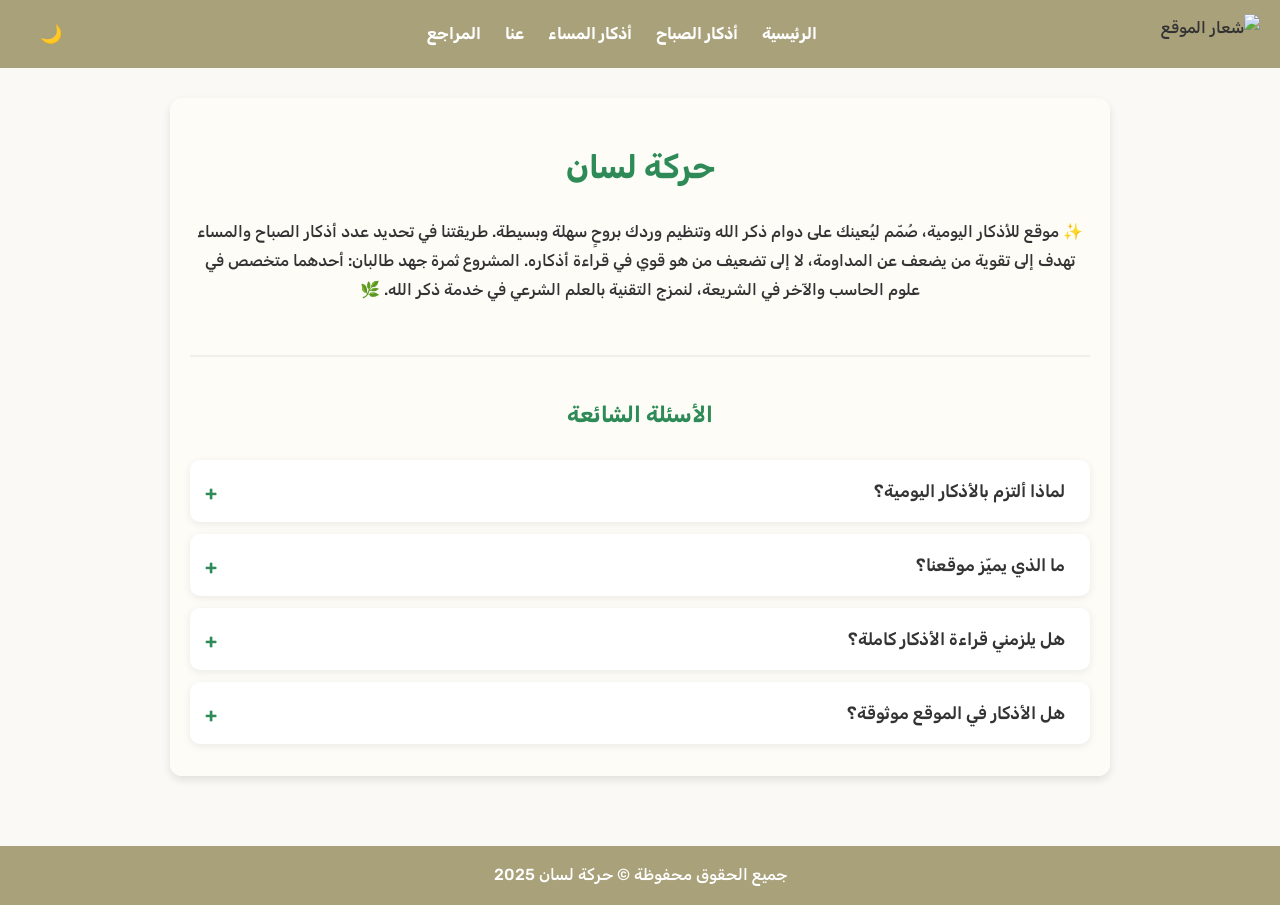
==== index.html @ 0dd0c420 "Add files via upload" ====
<!doctype html>
<html lang="ar" dir="rtl">
  <head>
    <meta charset="UTF-8" />
    <title>حركة لسان | الرئيسية</title>
    <meta name="viewport" content="width=device-width, initial-scale=1.0" />
    <link rel="stylesheet" href="style.css" />
    <link rel="preconnect" href="https://fonts.googleapis.com" />
    <link rel="preconnect" href="https://fonts.gstatic.com" crossorigin />
    <link
      href="https://fonts.googleapis.com/css2?family=Amiri:ital,wght@0,400;0,700;1,400;1,700&family=Noto+Naskh+Arabic:wght@400..700&family=Rubik:ital,wght@0,300..900;1,300..900&display=swap"
      rel="stylesheet"
    />
  </head>

  <body>
    <header>
      <img src="imgs/7L_logo.png" alt="شعار الموقع" />
      <nav>
        <a href="index.html">الرئيسية</a>
        <a href="morning.html">أذكار الصباح</a>
        <a href="evening.html">أذكار المساء</a>
        <a href="about.html">عنا</a>
        <a href="refs.html">المراجع</a>
      </nav>
      <button class="dark-toggle" onclick="toggleDark()">🌙</button>
    </header>

    <!-- Main container -->
    <div class="container" id="content">
      <h1>حركة لسان</h1>
      <p style="text-align: center">
        ✨ موقع للأذكار اليومية، صُمّم ليُعينك على دوام ذكر الله وتنظيم وردك
        بروحٍ سهلة وبسيطة. طريقتنا في تحديد عدد أذكار الصباح والمساء تهدف إلى
        تقوية من يضعف عن المداومة، لا إلى تضعيف من هو قوي في قراءة أذكاره.
        المشروع ثمرة جهد طالبان: أحدهما متخصص في علوم الحاسب والآخر في الشريعة،
        لنمزج التقنية بالعلم الشرعي في خدمة ذكر الله. 🌿
      </p>

      <!-- FAQ Section -->
      <div class="faq">
        <h2>الأسئلة الشائعة</h2>

        <div class="faq-item">
          <button class="faq-question">لماذا ألتزم بالأذكار اليومية؟</button>
          <div class="faq-answer">
            <p>
              الأذكار حماية للنفس, وطمأنينة للقلب، وزيادة للبركة في اليوم,
              وللتقرب إلى الله عز وجل.
            </p>
          </div>
        </div>

        <div class="faq-item">
          <button class="faq-question">ما الذي يميّز موقعنا؟</button>
          <div class="faq-answer">
            <p>
              يتميّز بتوضيح فضائل الأذكار؛ ليتحفّز القارئ على قراءة الذكر ويقطع
              الفتور, كما يوفر مجموعات مرنة مقسمة حسب طاقة القارئ ووقته, وهذا
              مما يساعد القارئ بمداومته على قراءة الأذكار.
            </p>
          </div>
        </div>

        <div class="faq-item">
          <button class="faq-question">هل يلزمني قراءة الأذكار كاملة؟</button>
          <div class="faq-answer">
            <p>
              لا يلزمك, ويكفي أن تقرأ ولو ذكر واحد حسب الاستطاعة فالمهم هو
              المداومة على قراءة الأذكار.
            </p>
          </div>
        </div>

        <div class="faq-item">
          <button class="faq-question">هل الأذكار في الموقع موثوقة؟</button>
          <div class="faq-answer">
            <p>
              نعم، جميع الأذكار مستندة إلى مصادر صحيحة وموثوقة مذكورة في قسم
              المراجع.
            </p>
          </div>
        </div>
      </div>
    </div>

    <!-- Footer -->
    <footer>جميع الحقوق محفوظة © حركة لسان 2025</footer>

    <script>
      function toggleDark() {
        document.body.classList.toggle("dark-mode");
      }

      // FAQ accordion
      document.querySelectorAll(".faq-question").forEach((btn) => {
        btn.addEventListener("click", () => {
          const item = btn.parentElement;
          item.classList.toggle("active");
          // Close others
          document.querySelectorAll(".faq-item").forEach((other) => {
            if (other !== item) other.classList.remove("active");
          });
        });
      });
    </script>
  </body>
</html>
---- style.css ----
:root {
      --primary-bg: #FAF9F6;
      --navbar-bg: #A9A17A;
      --text-color: #333333;
      --accent: #2E8B57;
      --card-bg: rgba(254, 253, 248, 0.9);

      /* dark mode */
      --dark-bg: #1E1E1E;
      --dark-card: #2C2C2C;
      --dark-text: #F1F1F1;
      --dark-navbar: #29271d;
    }

    html, body {
      height: 100%;
      margin: 0;
    }

    body {
      margin: 0;
      font-family: "Rubik", sans-serif;
      font-optical-sizing: auto;
      font-weight: 500;
      font-style: normal;
      background: var(--primary-bg) url('imgs/bg.jpg') repeat;
      color: var(--text-color);
      line-height: 1.8;
      display: flex;
      flex-direction: column;
    }

    body.dark-mode {
      background: var(--dark-bg) url('imgs/bg-pattern.png') repeat;
      color: var(--dark-text);
    }

    body.dark-mode header,
    body.dark-mode footer {
        background: var(--dark-navbar);
    }

    header {
      background: var(--navbar-bg);
      display: flex;
      align-items: center;
      justify-content: space-between;
      padding: 10px 20px;
    }

    header img {
      height: 40px;
    }

    nav a {
      color: white;
      margin: 0 10px;
      text-decoration: none;
      font-weight: bold;
    }

    nav a:hover {
      color: var(--accent);
    }

    .dark-toggle {
      cursor: pointer;
      background: none;
      border: none;
      font-size: 18px;
      color: white;
    }

    .container {
      max-width: 900px;
      margin: 30px auto;
      padding: 20px;
      background: var(--card-bg);
      border-radius: 12px;
      box-shadow: 0px 4px 8px rgba(0,0,0,0.1);
      flex: 1; /* يخلي المحتوى يتمدد ويدفع الفوتر لأسفل */
    }

    body.dark-mode .container {
      background: var(--dark-card);
    }

    h1, h2 {
      text-align: center;
      color: var(--accent);
    }

    footer {
      text-align: center;
      padding: 15px;
      margin-top: 40px;
      background: var(--navbar-bg);
      color: white;
    }




    




    .faq {
  margin-top: 50px; /* more breathing space after main text */
  padding-top: 20px;
  border-top: 2px solid rgba(0,0,0,0.05);
}

.faq h2 {
  text-align: center;
  margin-bottom: 25px;
  color: var(--accent);
  font-size: 22px;
  font-weight: 700;
}

.faq-item {
  margin-bottom: 12px;
  border-radius: 10px;
  overflow: hidden;
  background: #ffffff; /* clean bg */
  box-shadow: 0 2px 8px rgba(0,0,0,0.08);
  transition: transform 0.2s ease;
}

.faq-item:hover {
  transform: translateY(-2px);
}

.faq-question,
.faq-answer {
  font-family: "Rubik", sans-serif; /* same as body */
}

.faq-question {
  width: 100%;
  text-align: right;
  background: transparent;
  border: none;
  padding: 16px 20px;
  font-size: 17px;
  font-weight: 600;
  cursor: pointer;
  position: relative;
  color: var(--text-color);
}

.faq-question::after {
  content: '+';
  position: absolute;
  left: 20px;
  font-weight: bold;
  font-size: 20px;
  color: var(--accent);
}

.faq-item.active .faq-question::after {
  content: '−';
}

.faq-answer {
  max-height: 0;
  overflow: hidden;
  background: #fafafa;
  padding: 0 20px;
  font-size: 15px;
  font-weight: 400;
  line-height: 1.8;
  color: var(--text-color); /* use theme color instead of #555 */
  transition: max-height 0.35s ease, padding 0.35s ease;
}

.faq-item.active .faq-answer {
  max-height: 400px;
  padding: 15px 20px 20px;
  color: inherit;
}

/* Dark mode */
body.dark-mode .faq-item {
  background: var(--dark-card);
}

body.dark-mode .faq-answer {
  background: #2a2a2a;   /* slightly lighter than full dark bg */
  color: var(--dark-text);
}

body.dark-mode .faq-question {
  color: var(--dark-text);
}

    .form-control {
      display: flex;
      justify-content: center;
      margin: 15px 0;
    }

    input[type="number"], input[type="text"] {
      padding: 8px;
      border: 1px solid #ccc;
      border-radius: 6px;
      width: 200px;
      text-align: center;
    }

    button {
      background: var(--accent);
      color: white;
      border: none;
      border-radius: 6px;
      padding: 8px 15px;
      margin: 5px;
      cursor: pointer;
    }

    button:hover {
      opacity: 0.9;
    }

    .zikr-card {
      margin: 20px 0;
      padding: 20px;
      border-radius: 12px;
      background: var(--card-bg);
      position: relative;
    }

    .zikr-title {
  font-family: "Amiri", serif;
  font-size: 1.2rem;
  margin-bottom: 6px;
  color: #2c7a7b;
}

.dark-mode .zikr-title {
  color: #90cdf4;
}

.zikr-text {
  font-family: "Noto Naskh Arabic", serif;
  line-height: 1.9;
}

.zikr-text p {
  margin: 16px 0;
}



    .zikr-options {
  display: flex;
  flex-wrap: wrap;
  justify-content: center;
  gap: 12px;
  margin-top: 10px;
}

.zikr-options button {
  width: 60px;
  height: 60px;
  border-radius: 50%;
  border: none;
  background: var(--accent);
  color: white;
  font-weight: bold;
  font-size: 16px;
  cursor: pointer;
  transition: all 0.3s ease;
  box-shadow: 0px 3px 6px rgba(0,0,0,0.1);
}

.zikr-options button:hover {
  background: #246b43;
  transform: translateY(-3px);
}

.zikr-options button.active {
  background: #1e5633;
  transform: scale(1.05);
}

.zikr-fadhl {
  font-size: 13px;
  color: #666;
  margin: 8px 0 0;
  padding: 8px 12px;
  border-right: 3px solid var(--accent);
  background: rgba(46, 139, 87, 0.05);
  border-radius: 6px;
  line-height: 1.6;
}

/* Dark mode */
body.dark-mode .zikr-fadhl {
  color: var(--dark-text);
  background: rgba(255,255,255,0.05);
  border-left: 3px solid var(--accent);
}

    body.dark-mode .zikr-card {
      background: var(--dark-card);
    }

    .zikr-actions {
      display: flex;
      justify-content: space-between;
      margin-top: 15px;
    }

    .counter {
      font-weight: bold;
      color: var(--accent);
    }

    .count-form {
  flex-direction: column;
  align-items: center;
  gap: 10px;
  text-align: center;
}

.count-form input[type="range"] {
  width: 80%;
}

.show-btn {
  background: var(--accent);
  font-weight: bold;
}

.count {
  font-weight: bold;
  color: var(--accent);
  min-width: 60px;
  text-align: center;
}
.zikr-card.done {
  opacity: 0.4;
}

.plus, .minus {
  color: white;
  font-size: 20px;
  font-weight: bold;
  background: var(--accent);
  border: none;
  border-radius: 6px;
  width: 40px;
  height: 40px;
  cursor: pointer;
}



/* -------------------------------------------- */
/* About */

.team {
  display: flex;
  justify-content: center;
  gap: 30px;
  flex-wrap: wrap; /* makes them wrap on small screens */
}

.profile-card {
  background: var(--card-bg);
  padding: 20px;
  border-radius: 12px;
  width: 280px; /* fixed width */
  text-align: center;
  box-shadow: 0px 4px 8px rgba(0,0,0,0.1);
  flex: 1 1 250px; /* responsive behavior */
  max-width: 300px;
}

body.dark-mode .profile-card {
  background: var(--dark-card);
}

.profile-card img {
  width: 120px;       /* control size */
  height: 120px;      /* consistent */
  border-radius: 50%; /* circle */
  object-fit: cover;  /* prevents stretching */
  margin-bottom: 15px;
  border: 3px solid var(--accent); /* stylish border */
}

.profile-card h2 {
  color: var(--accent);
  font-size: 20px;
  margin-bottom: 10px;
}

@media (max-width: 700px) {
  .team {
    flex-direction: column;
    align-items: center;
  }
}




.contact-info {
  margin-top: 15px;
  padding-top: 15px;
  border-top: 1px solid rgba(0,0,0,0.1);
  text-align: right;
}

body.dark-mode .contact-info {
  border-top-color: rgba(255,255,255,0.1);
}

.contact-item {
  display: flex;
  align-items: center;
  gap: 10px;
  margin-bottom: 10px;
  text-decoration: none;
  color: var(--text-color);
  font-size: 0.9rem;
  transition: color 0.2s;
}

body.dark-mode .contact-item {
  color: var(--dark-text);
}

.contact-item:hover {
  color: var(--accent);
}

.contact-item .icon {
  font-size: 1.1rem;
}

/* 2. تحسين مظهر النصوص في صفحة "عنا" */
.sub-title {
  text-align: center;
  margin-bottom: 30px;
  color: var(--text-color);
  opacity: 0.8;
  font-size: 1.1rem;
}

body.dark-mode .sub-title {
  color: var(--dark-text);
}

.profile-card p {
  font-size: 0.95rem;
  min-height: 60px; /* لتوحيد ارتفاع الكروت */
}

/* 3. تعديل بسيط للهيدر لضمان التناسق مع الجوال */
@media (max-width: 600px) {
  header {
    flex-direction: column;
    gap: 10px;
    padding: 15px;
  }
  
  nav a {
    margin: 0 5px;
    font-size: 14px;
  }
  
  .container {
    margin: 15px;
    padding: 15px;
  }
}

/* 4. تحسين شكل الأزرار في الوضع الليلي */
body.dark-mode button {
  background: var(--accent);
  color: white;
}

/* 5. إضافة تأثير عند تمرير الماوس على كروت الفريق */
.profile-card {
  transition: transform 0.3s ease, box-shadow 0.3s ease;
}

.profile-card:hover {
  transform: translateY(-5px);
  box-shadow: 0px 8px 15px rgba(0,0,0,0.15);
}






/* -------------------------------------------- */
/* Refs */

.refs-list {
  list-style: none; 
  padding: 0;
  max-width: 500px;
  margin: 0 auto;
}

.refs-list li {
  background: var(--card-bg);
  margin: 10px 0;
  padding: 12px 16px;
  border-radius: 8px;
  box-shadow: 0 2px 6px rgba(0,0,0,0.1);
  font-size: 16px;
}

body.dark-mode .refs-list li {
  background: var(--dark-card);
}
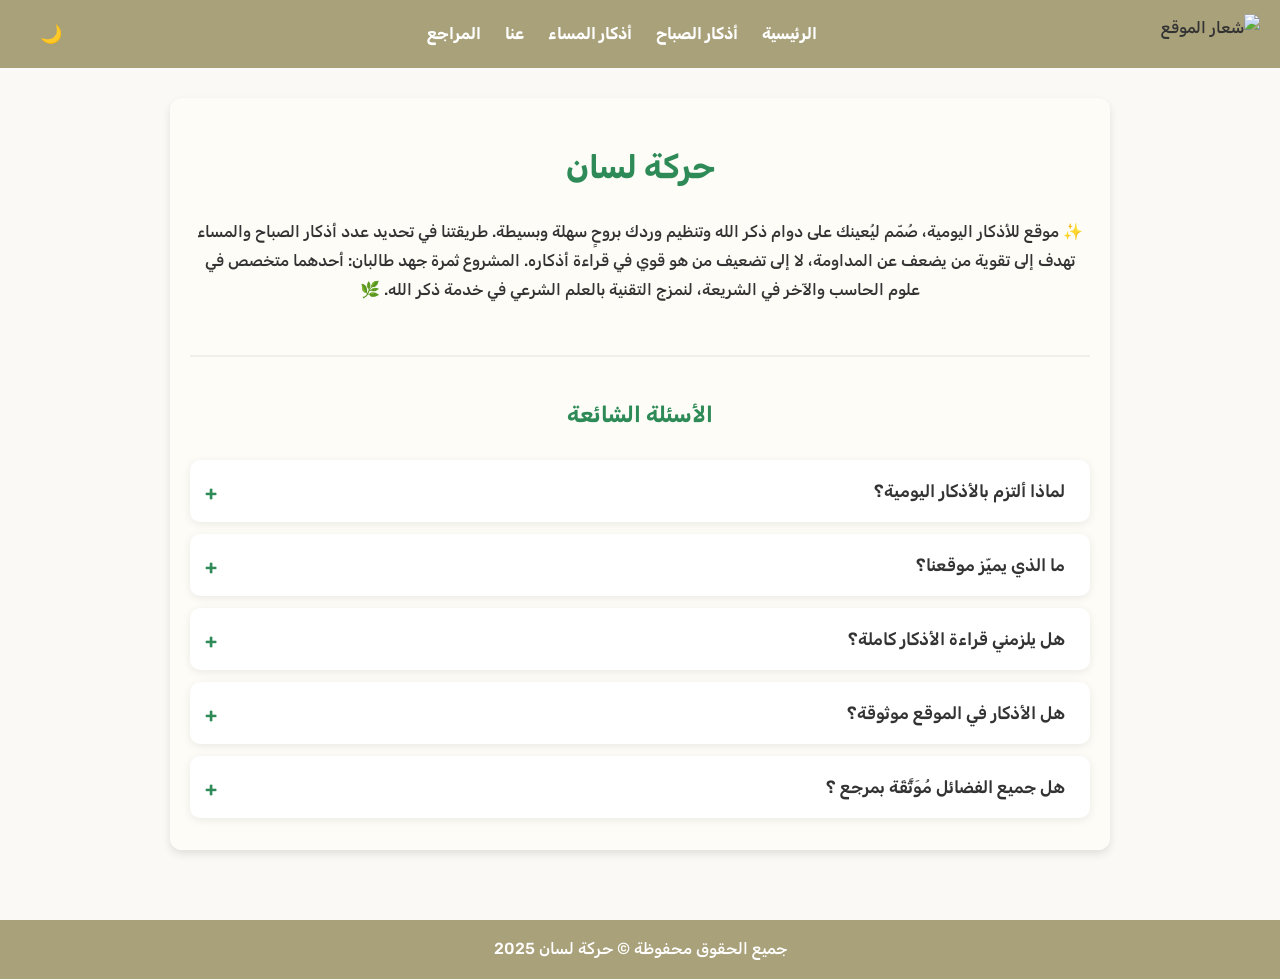
==== commit f787ac92: "Add files via upload" ====
--- a/index.html
+++ b/index.html
@@ -11,6 +11,9 @@
       href="https://fonts.googleapis.com/css2?family=Amiri:ital,wght@0,400;0,700;1,400;1,700&family=Noto+Naskh+Arabic:wght@400..700&family=Rubik:ital,wght@0,300..900;1,300..900&display=swap"
       rel="stylesheet"
     />
+    <link rel="icon" href="/favicon.ico" />
+    <link rel="apple-touch-icon" href="/apple-touch-icon.png" />
+    <link rel="manifest" href="/site.webmanifest" />
   </head>
 
   <body>
@@ -81,6 +84,15 @@
             </p>
           </div>
         </div>
+
+        <div class="faq-item">
+          <button class="faq-question">هل جميع الفضائل مُوَثَّقَة بمرجع ؟</button>
+          <div class="faq-answer">
+            <p>
+              أغلب الفضائل مستندة إلى مرجع ، ولكن بعضها لم يرد فضلها صريحًا ، وقال أهل العلم: " كثيرٌ من العبادات إذا عَظُمَ قدرها خَفِيَ أجرها " .
+            </p>
+          </div>
+        </div>
       </div>
     </div>
 
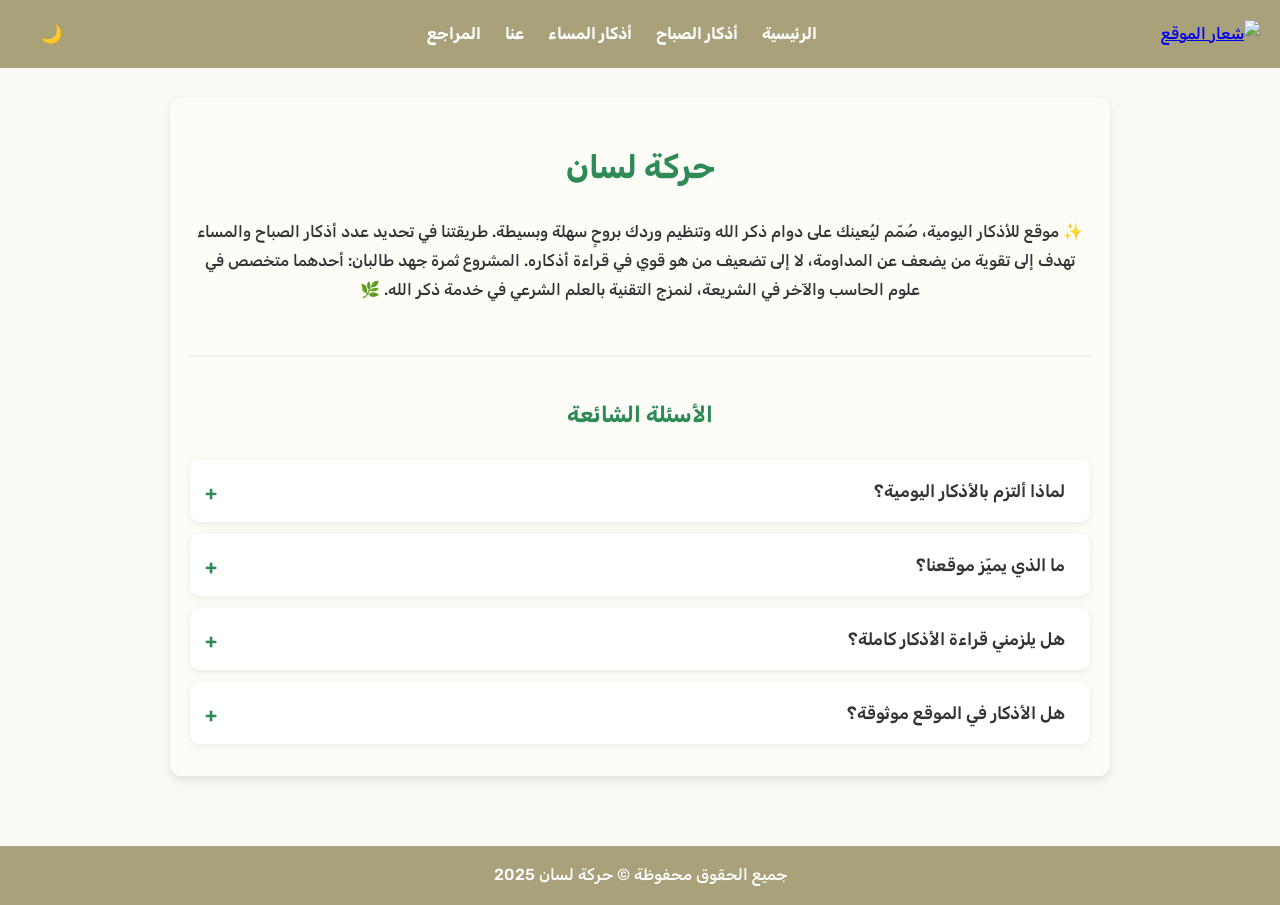
==== commit dbb57069: "Add files via upload" ====
--- a/index.html
+++ b/index.html
@@ -14,11 +14,25 @@
     <link rel="icon" href="/favicon.ico" />
     <link rel="apple-touch-icon" href="/apple-touch-icon.png" />
     <link rel="manifest" href="/site.webmanifest" />
+
+    <meta property="og:title" content="حركة لسان | أذكار المسلم" />
+    <meta
+      property="og:description"
+      content="موقع بسيط يساعدك على المحافظة على الأذكار اليومية بسهولة."
+    />
+    <meta
+      property="og:image"
+      content="https://haraktlisan.com/imgs/7L_logo2.jpg"
+    />
+    <meta property="og:url" content="https://haraktlisan.com" />
+    <meta property="og:type" content="website" />
   </head>
 
   <body>
     <header>
-      <img src="imgs/7L_logo.png" alt="شعار الموقع" />
+      <a href="index.html">
+        <img src="imgs/7L_logo.png" alt="شعار الموقع" />
+      </a>
       <nav>
         <a href="index.html">الرئيسية</a>
         <a href="morning.html">أذكار الصباح</a>
@@ -84,15 +98,6 @@
             </p>
           </div>
         </div>
-
-        <div class="faq-item">
-          <button class="faq-question">هل جميع الفضائل مُوَثَّقَة بمرجع ؟</button>
-          <div class="faq-answer">
-            <p>
-              أغلب الفضائل مستندة إلى مرجع ، ولكن بعضها لم يرد فضلها صريحًا ، وقال أهل العلم: " كثيرٌ من العبادات إذا عَظُمَ قدرها خَفِيَ أجرها " .
-            </p>
-          </div>
-        </div>
       </div>
     </div>
 
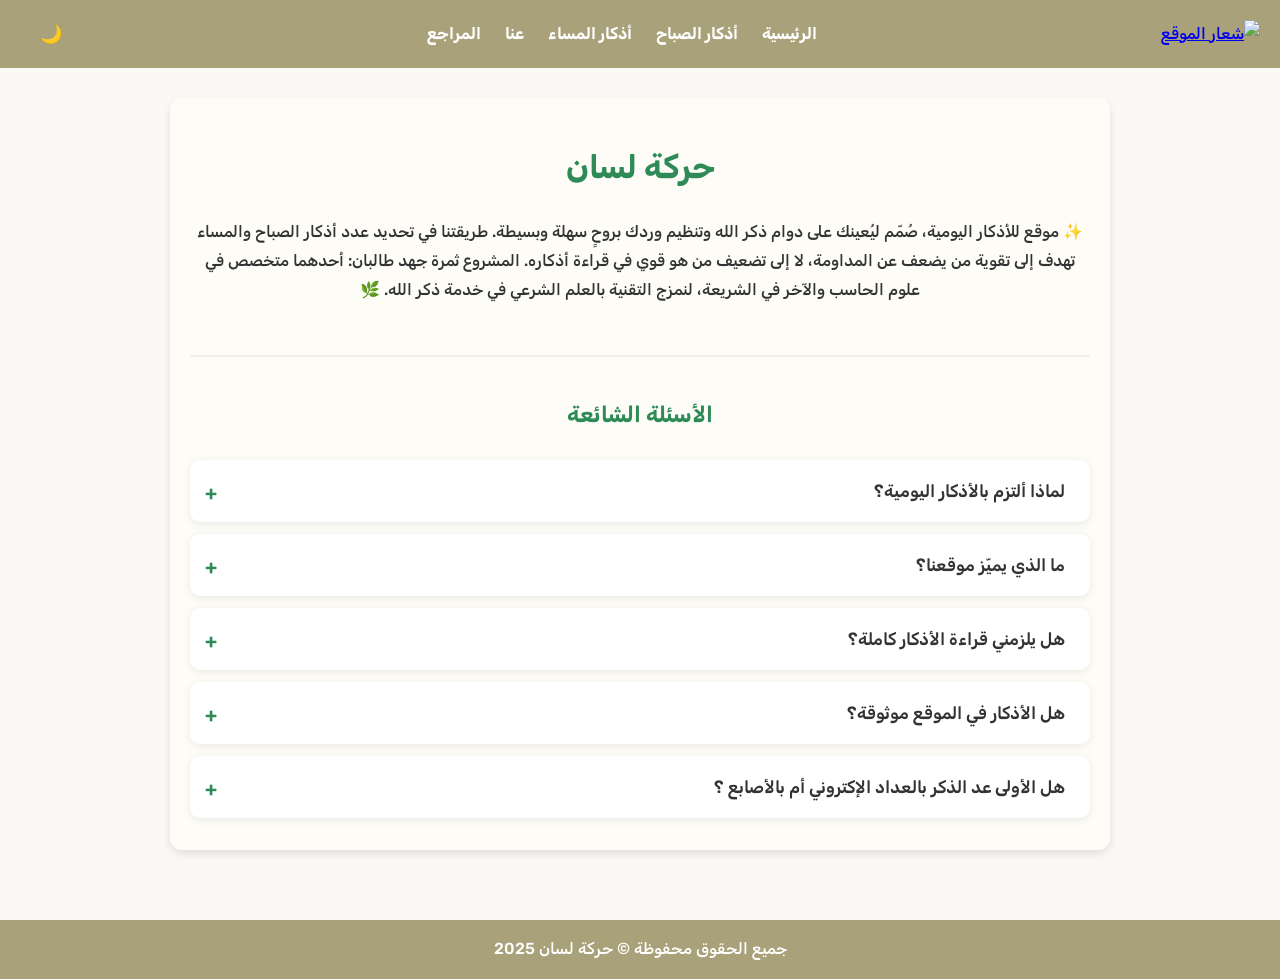
==== commit 564e5222: "Add files via upload" ====
--- a/index.html
+++ b/index.html
@@ -40,7 +40,9 @@
         <a href="about.html">عنا</a>
         <a href="refs.html">المراجع</a>
       </nav>
-      <button class="dark-toggle" onclick="toggleDark()">🌙</button>
+      <button id="theme-toggle" class="dark-toggle" onclick="toggleDark()">
+        🌙
+      </button>
     </header>
 
     <!-- Main container -->
@@ -98,6 +100,21 @@
             </p>
           </div>
         </div>
+
+        <div class="faq-item">
+          <button class="faq-question">
+            هل الأولى عد الذكر بالعداد الإكتروني أم بالأصابع ؟
+          </button>
+          <div class="faq-answer">
+            <p>
+              الأولى والأفضل والأسلم أن يُعَدّ الذكر بالأصابع ، للفضل الوارد
+              عنها أولًا قال رسول الله ﷺ ( عَلَيْكُنَّ بِالتَّسْبِيحِ
+              وَالتَّهْلِيلِ وَالتَّقْدِيسِ، وَاعْقِدْنَ بِالْأَنَامِلِ ؛
+              فَإِنَّهُنَّ مَسْئُولَاتٌ مُسْتَنْطَقَاتٌ ) ، وللخروج من الخلاف
+              ثانيًا .
+            </p>
+          </div>
+        </div>
       </div>
     </div>
 
@@ -105,9 +122,29 @@
     <footer>جميع الحقوق محفوظة © حركة لسان 2025</footer>
 
     <script>
+      function updateThemeIcon() {
+        const themeButton = document.getElementById("theme-toggle");
+
+        if (document.documentElement.classList.contains("dark-mode")) {
+          themeButton.textContent = "☀️";
+        } else {
+          themeButton.textContent = "🌙";
+        }
+      }
+
       function toggleDark() {
-        document.body.classList.toggle("dark-mode");
+        document.documentElement.classList.toggle("dark-mode");
+
+        if (document.documentElement.classList.contains("dark-mode")) {
+          localStorage.setItem("theme", "dark");
+        } else {
+          localStorage.setItem("theme", "light");
+        }
+
+        updateThemeIcon();
       }
+
+      document.addEventListener("DOMContentLoaded", updateThemeIcon);
 
       // FAQ accordion
       document.querySelectorAll(".faq-question").forEach((btn) => {
@@ -120,6 +157,12 @@
           });
         });
       });
+
+      (() => {
+        if (localStorage.getItem("theme") === "dark") {
+          document.documentElement.classList.add("dark-mode");
+        }
+      })();
     </script>
   </body>
 </html>
--- a/style.css
+++ b/style.css
@@ -30,13 +30,13 @@
       flex-direction: column;
     }
 
-    body.dark-mode {
+    html.dark-mode body {
       background: var(--dark-bg) url('imgs/bg-pattern.png') repeat;
       color: var(--dark-text);
     }
 
-    body.dark-mode header,
-    body.dark-mode footer {
+    html.dark-mode header,
+    html.dark-mode footer {
         background: var(--dark-navbar);
     }
 
@@ -81,7 +81,7 @@
       flex: 1; /* يخلي المحتوى يتمدد ويدفع الفوتر لأسفل */
     }
 
-    body.dark-mode .container {
+    html.dark-mode .container {
       background: var(--dark-card);
     }
 
@@ -183,16 +183,20 @@
 }
 
 /* Dark mode */
-body.dark-mode .faq-item {
+html.dark-mode .faq-item {
   background: var(--dark-card);
 }
 
-body.dark-mode .faq-answer {
+html.dark-mode .faq-answer {
   background: #2a2a2a;   /* slightly lighter than full dark bg */
   color: var(--dark-text);
 }
 
-body.dark-mode .faq-question {
+html.dark-mode .faq-question {
+  color: var(--dark-text);
+}
+
+html.dark-mode .faq-question::after {
   color: var(--dark-text);
 }
 
@@ -239,7 +243,7 @@
   color: #2c7a7b;
 }
 
-.dark-mode .zikr-title {
+html.dark-mode .zikr-title {
   color: #90cdf4;
 }
 
@@ -298,13 +302,13 @@
 }
 
 /* Dark mode */
-body.dark-mode .zikr-fadhl {
+html.dark-mode .zikr-fadhl {
   color: var(--dark-text);
   background: rgba(255,255,255,0.05);
   border-left: 3px solid var(--accent);
 }
 
-    body.dark-mode .zikr-card {
+    html.dark-mode .zikr-card {
       background: var(--dark-card);
     }
 
@@ -380,7 +384,7 @@
   max-width: 300px;
 }
 
-body.dark-mode .profile-card {
+html.dark-mode .profile-card {
   background: var(--dark-card);
 }
 
@@ -416,7 +420,7 @@
   text-align: right;
 }
 
-body.dark-mode .contact-info {
+html.dark-mode .contact-info {
   border-top-color: rgba(255,255,255,0.1);
 }
 
@@ -431,7 +435,7 @@
   transition: color 0.2s;
 }
 
-body.dark-mode .contact-item {
+html.dark-mode .contact-item {
   color: var(--dark-text);
 }
 
@@ -452,7 +456,7 @@
   font-size: 1.1rem;
 }
 
-body.dark-mode .sub-title {
+html.dark-mode .sub-title {
   color: var(--dark-text);
 }
 
@@ -481,7 +485,7 @@
 }
 
 /* 4. تحسين شكل الأزرار في الوضع الليلي */
-body.dark-mode button {
+html.dark-mode button {
   background: var(--accent);
   color: white;
 }
@@ -520,6 +524,7 @@
   font-size: 16px;
 }
 
-body.dark-mode .refs-list li {
+html.dark-mode .refs-list li {
   background: var(--dark-card);
 }
+
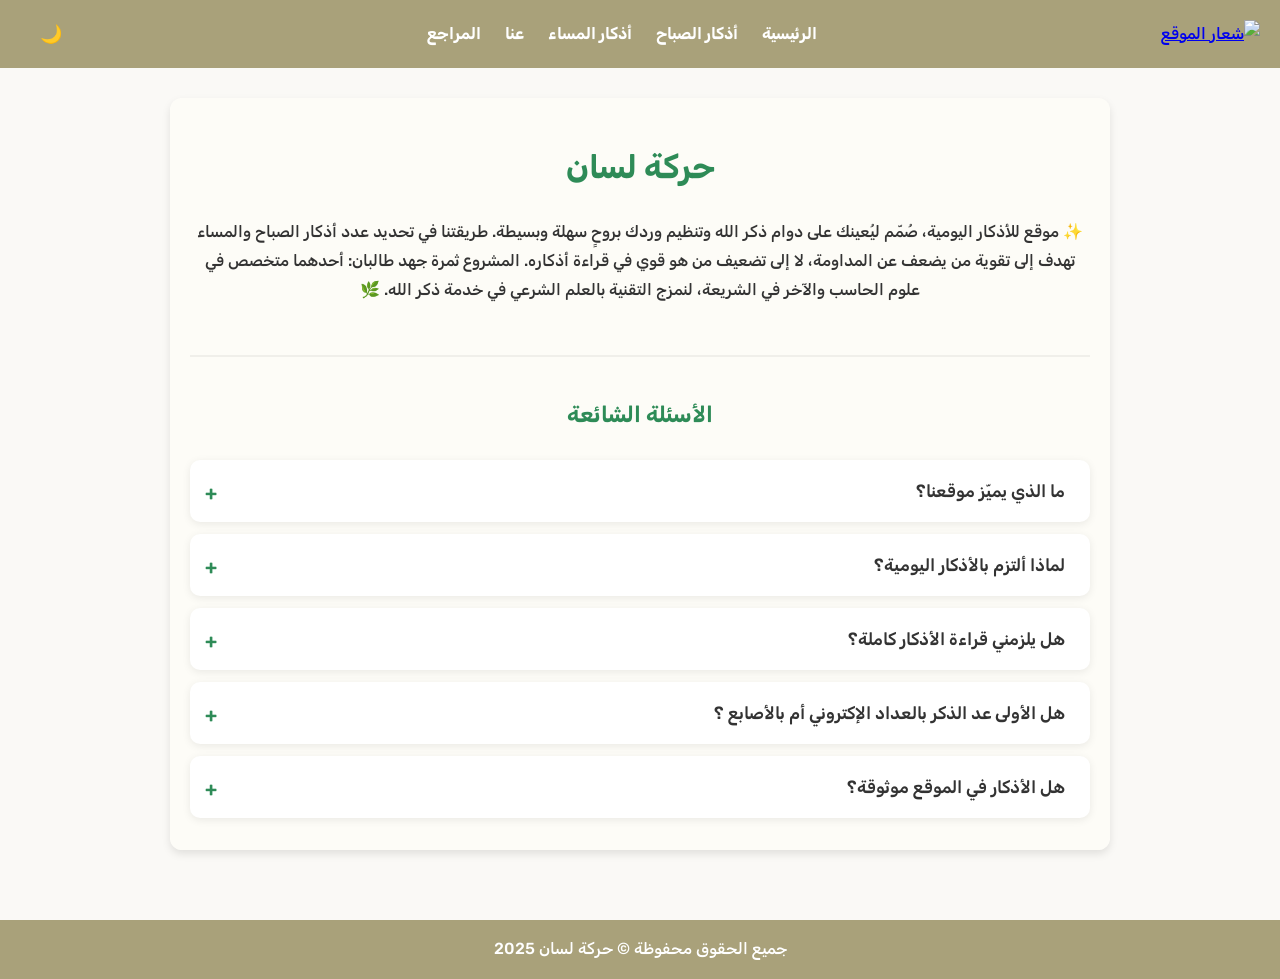
==== commit e3d3639d: "Add files via upload" ====
--- a/index.html
+++ b/index.html
@@ -61,22 +61,22 @@
         <h2>الأسئلة الشائعة</h2>
 
         <div class="faq-item">
-          <button class="faq-question">لماذا ألتزم بالأذكار اليومية؟</button>
-          <div class="faq-answer">
-            <p>
-              الأذكار حماية للنفس, وطمأنينة للقلب، وزيادة للبركة في اليوم,
-              وللتقرب إلى الله عز وجل.
-            </p>
-          </div>
-        </div>
-
-        <div class="faq-item">
           <button class="faq-question">ما الذي يميّز موقعنا؟</button>
           <div class="faq-answer">
             <p>
               يتميّز بتوضيح فضائل الأذكار؛ ليتحفّز القارئ على قراءة الذكر ويقطع
               الفتور, كما يوفر مجموعات مرنة مقسمة حسب طاقة القارئ ووقته, وهذا
               مما يساعد القارئ بمداومته على قراءة الأذكار.
+            </p>
+          </div>
+        </div>
+
+        <div class="faq-item">
+          <button class="faq-question">لماذا ألتزم بالأذكار اليومية؟</button>
+          <div class="faq-answer">
+            <p>
+              الأذكار حماية للنفس, وطمأنينة للقلب، وزيادة للبركة في اليوم,
+              وللتقرب إلى الله عز وجل.
             </p>
           </div>
         </div>
@@ -92,16 +92,6 @@
         </div>
 
         <div class="faq-item">
-          <button class="faq-question">هل الأذكار في الموقع موثوقة؟</button>
-          <div class="faq-answer">
-            <p>
-              نعم، جميع الأذكار مستندة إلى مصادر صحيحة وموثوقة مذكورة في قسم
-              المراجع.
-            </p>
-          </div>
-        </div>
-
-        <div class="faq-item">
           <button class="faq-question">
             هل الأولى عد الذكر بالعداد الإكتروني أم بالأصابع ؟
           </button>
@@ -112,6 +102,16 @@
               وَالتَّهْلِيلِ وَالتَّقْدِيسِ، وَاعْقِدْنَ بِالْأَنَامِلِ ؛
               فَإِنَّهُنَّ مَسْئُولَاتٌ مُسْتَنْطَقَاتٌ ) ، وللخروج من الخلاف
               ثانيًا .
+            </p>
+          </div>
+        </div>
+
+        <div class="faq-item">
+          <button class="faq-question">هل الأذكار في الموقع موثوقة؟</button>
+          <div class="faq-answer">
+            <p>
+              نعم، جميع الأذكار مستندة إلى مصادر صحيحة وموثوقة مذكورة في قسم
+              المراجع.
             </p>
           </div>
         </div>
